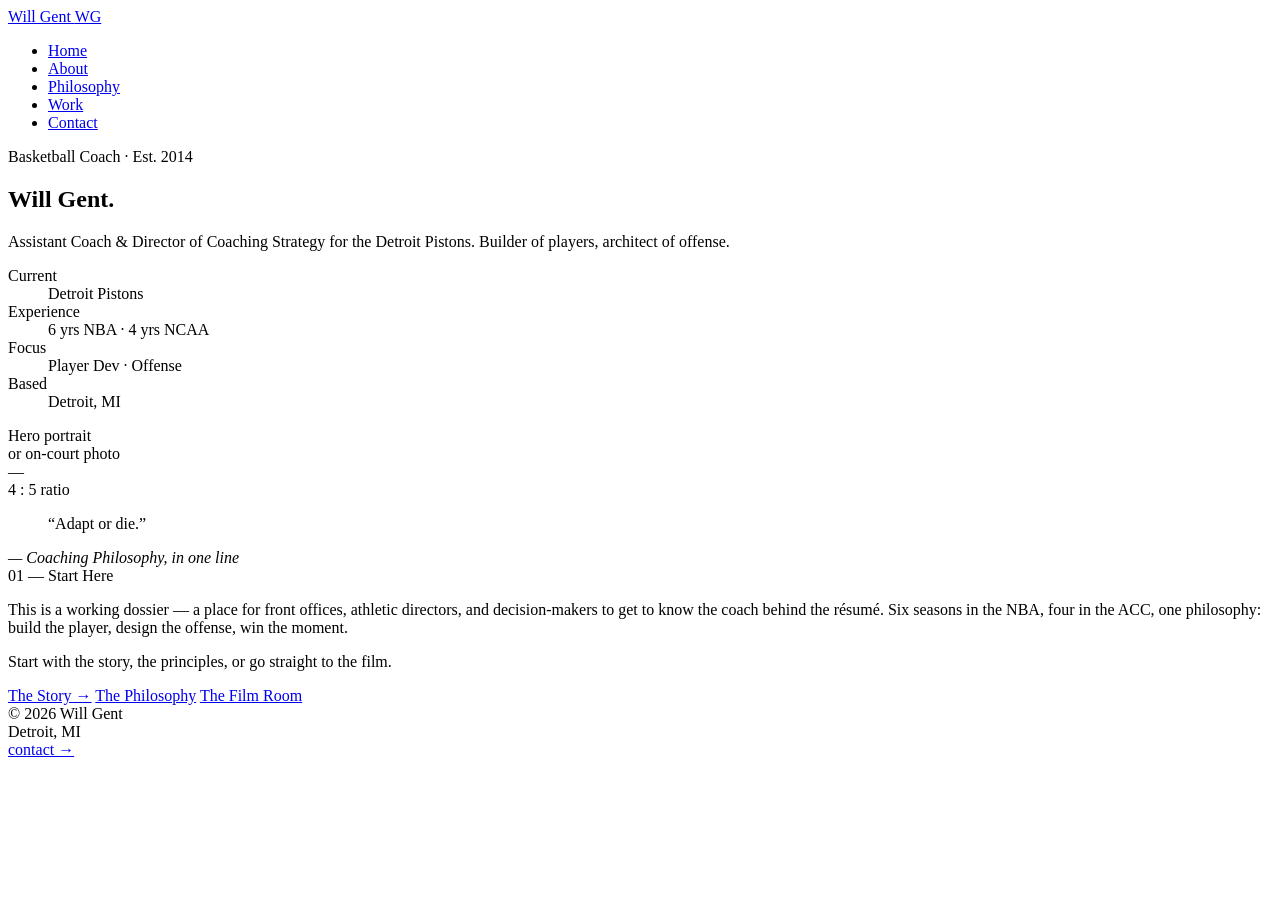
==== index.html @ e7704feb "Create index.html" ====
<!DOCTYPE html>
<html lang="en">
<head>
  <meta charset="UTF-8" />
  <meta name="viewport" content="width=device-width, initial-scale=1.0" />
  <title>Will Gent — Basketball Coach</title>
  <meta name="description" content="Will Gent. Assistant Coach & Director of Coaching Strategy, Detroit Pistons. A basketball mind built around player development and offensive design." />
  <link rel="stylesheet" href="css/style.css" />
</head>
<body>

  <header class="site-header">
    <nav class="nav" aria-label="Primary">
      <a class="brand" href="index.html">
        <span>Will Gent</span>
        <span class="brand-mark">WG</span>
      </a>
      <ul class="nav-links">
        <li><a href="index.html" class="is-active">Home</a></li>
        <li><a href="about.html">About</a></li>
        <li><a href="philosophy.html">Philosophy</a></li>
        <li><a href="work.html">Work</a></li>
        <li><a href="contact.html">Contact</a></li>
      </ul>
    </nav>
  </header>

  <main>

    <!-- HERO -->
    <section class="hero">
      <div class="container">
        <div class="hero-grid">

          <div class="hero-text">
            <p class="eyebrow rise delay-1">Basketball Coach · Est. 2014</p>

            <h1 class="rise delay-2">
              Will <span class="accent">Gent.</span>
            </h1>

            <p class="lede rise delay-3">
              Assistant Coach & Director of Coaching Strategy
              for the Detroit Pistons. Builder of players,
              architect of offense.
            </p>

            <dl class="hero-meta rise delay-4">
              <div>
                <dt>Current</dt>
                <dd>Detroit Pistons</dd>
              </div>
              <div>
                <dt>Experience</dt>
                <dd>6 yrs NBA · 4 yrs NCAA</dd>
              </div>
              <div>
                <dt>Focus</dt>
                <dd>Player Dev · Offense</dd>
              </div>
              <div>
                <dt>Based</dt>
                <dd>Detroit, MI</dd>
              </div>
            </dl>
          </div>

          <div class="hero-photo rise delay-3">
            <div class="photo-placeholder">
              <span>Hero portrait<br/>or on-court photo<br/>—<br/>4 : 5 ratio</span>
            </div>
          </div>

        </div>
      </div>
    </section>

    <!-- PHILOSOPHY PULL QUOTE -->
    <section class="pull-quote">
      <div class="container">
        <blockquote>
          “<span class="mark">Adapt</span>
          or die.”
        </blockquote>
        <cite>— Coaching Philosophy, in one line</cite>
      </div>
    </section>

    <!-- CTA / What's here -->
    <section class="section">
      <div class="container">
        <div class="two-col">
          <div class="col-label">01 — Start Here</div>
          <div class="col-body">
            <p>
              This is a working dossier — a place for front offices,
              athletic directors, and decision-makers to get to know
              the coach behind the résumé. Six seasons in the NBA,
              four in the ACC, one philosophy: build the player,
              design the offense, win the moment.
            </p>
            <p>
              Start with the story, the principles, or go straight
              to the film.
            </p>

            <div class="cta-row">
              <a href="about.html" class="btn primary">The Story →</a>
              <a href="philosophy.html" class="btn">The Philosophy</a>
              <a href="work.html" class="btn">The Film Room</a>
            </div>
          </div>
        </div>
      </div>
    </section>

  </main>

  <footer class="site-footer">
    <div class="inner">
      <div>© 2026 Will Gent</div>
      <div>Detroit, MI</div>
      <div><a href="contact.html">contact →</a></div>
    </div>
  </footer>

</body>
</html>
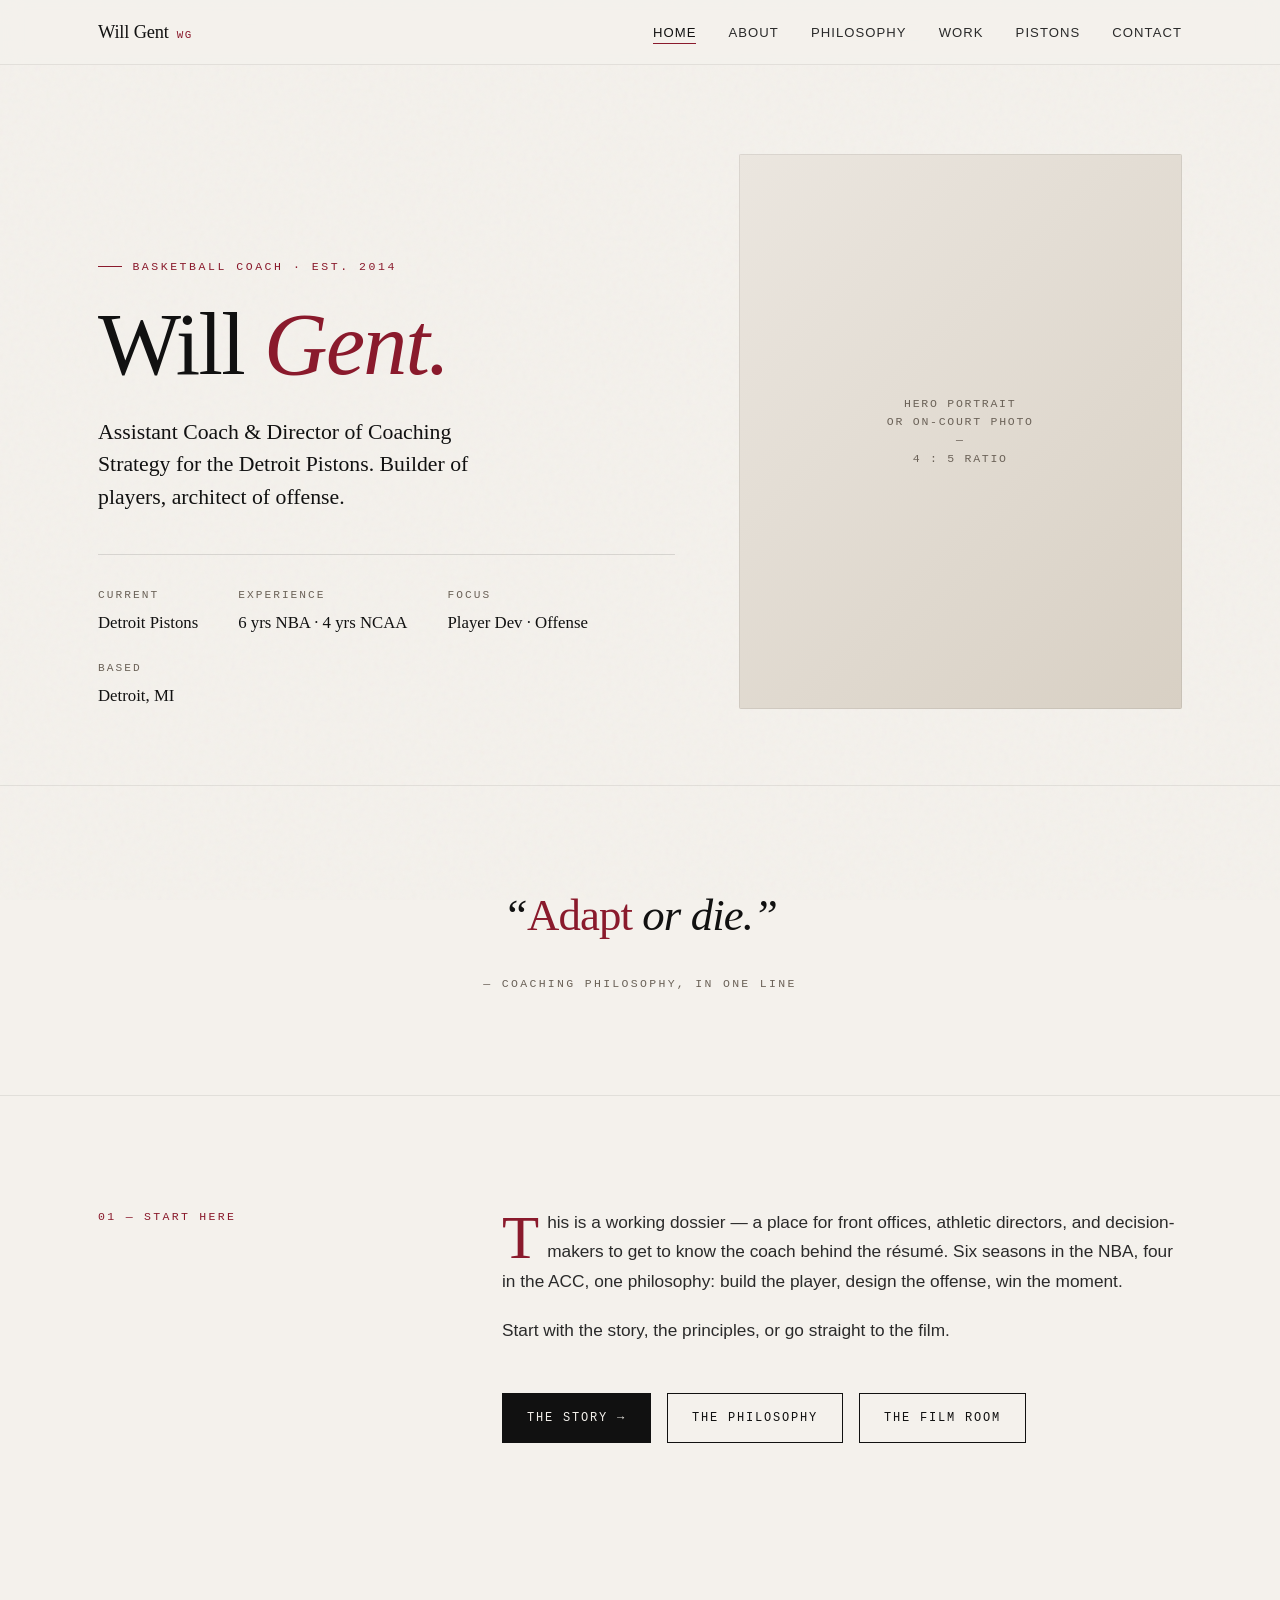
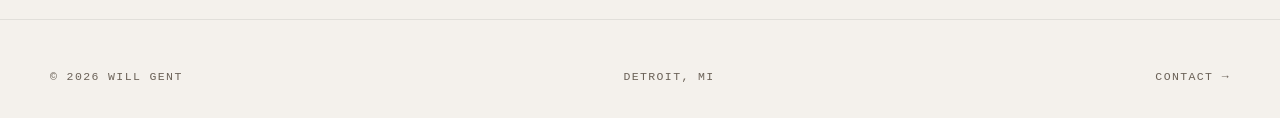
==== commit fc69afd7: "Add Pistons link to nav across all pages" ====
--- a/index.html
+++ b/index.html
@@ -20,6 +20,7 @@
         <li><a href="about.html">About</a></li>
         <li><a href="philosophy.html">Philosophy</a></li>
         <li><a href="work.html">Work</a></li>
+        <li><a href="pistons.html">Pistons</a></li>
         <li><a href="contact.html">Contact</a></li>
       </ul>
     </nav>
--- a/css/style.css
+++ b/css/style.css
@@ -0,0 +1,635 @@
+/* ============================================
+   Will Gent — Personal Site
+   Editorial minimal. Restraint over volume.
+   ============================================ */
+
+:root {
+  --ink:        #111111;
+  --ink-soft:   #2a2a2a;
+  --paper:      #f4f1ec;
+  --paper-warm: #ebe6df;
+  --rule:       #1a1a1a;
+  --muted:      #6b6258;
+  --accent:     #8a1a2c;     /* deep, restrained crimson */
+  --accent-ink: #5e0f1d;
+
+  --serif:  "Fraunces", "Iowan Old Style", "Apple Garamond", Georgia, serif;
+  --sans:   "Inter Tight", "Helvetica Neue", Arial, sans-serif;
+  --mono:   "JetBrains Mono", ui-monospace, "SF Mono", monospace;
+
+  --max:    1180px;
+  --gutter: clamp(1.25rem, 4vw, 3rem);
+}
+
+@import url('https://fonts.googleapis.com/css2?family=Fraunces:opsz,wght@9..144,300;9..144,400;9..144,500;9..144,600;9..144,700&family=Inter+Tight:wght@300;400;500;600&family=JetBrains+Mono:wght@400;500&display=swap');
+
+* { box-sizing: border-box; margin: 0; padding: 0; }
+
+html { scroll-behavior: smooth; }
+
+body {
+  background: var(--paper);
+  color: var(--ink);
+  font-family: var(--sans);
+  font-size: 17px;
+  line-height: 1.55;
+  -webkit-font-smoothing: antialiased;
+  text-rendering: optimizeLegibility;
+  font-feature-settings: "ss01", "ss02";
+}
+
+/* Subtle paper grain */
+body::before {
+  content: "";
+  position: fixed;
+  inset: 0;
+  pointer-events: none;
+  z-index: 1;
+  opacity: 0.035;
+  background-image: url("data:image/svg+xml,%3Csvg viewBox='0 0 200 200' xmlns='http://www.w3.org/2000/svg'%3E%3Cfilter id='n'%3E%3CfeTurbulence type='fractalNoise' baseFrequency='0.85' numOctaves='3'/%3E%3C/filter%3E%3Crect width='100%25' height='100%25' filter='url(%23n)'/%3E%3C/svg%3E");
+}
+
+a {
+  color: inherit;
+  text-decoration: none;
+  border-bottom: 1px solid currentColor;
+  transition: color .25s ease, border-color .25s ease;
+}
+a:hover { color: var(--accent); border-color: var(--accent); }
+
+img { max-width: 100%; display: block; }
+
+/* ============================================
+   Header / Navigation
+   ============================================ */
+.site-header {
+  position: sticky;
+  top: 0;
+  z-index: 50;
+  background: rgba(244, 241, 236, 0.92);
+  backdrop-filter: saturate(140%) blur(10px);
+  -webkit-backdrop-filter: saturate(140%) blur(10px);
+  border-bottom: 1px solid rgba(17,17,17,0.08);
+}
+
+.nav {
+  max-width: var(--max);
+  margin: 0 auto;
+  padding: 1.1rem var(--gutter);
+  display: flex;
+  align-items: center;
+  justify-content: space-between;
+  gap: 2rem;
+}
+
+.brand {
+  font-family: var(--serif);
+  font-weight: 500;
+  font-size: 1.15rem;
+  letter-spacing: -0.01em;
+  border: none;
+  display: flex;
+  align-items: baseline;
+  gap: .5rem;
+}
+.brand .brand-mark {
+  font-family: var(--mono);
+  font-size: .68rem;
+  color: var(--accent);
+  letter-spacing: .15em;
+  text-transform: uppercase;
+  font-weight: 500;
+}
+
+.nav-links {
+  display: flex;
+  gap: 2rem;
+  list-style: none;
+}
+.nav-links a {
+  border: none;
+  font-size: .82rem;
+  letter-spacing: .08em;
+  text-transform: uppercase;
+  color: var(--ink-soft);
+  font-weight: 500;
+  position: relative;
+  padding-bottom: 4px;
+}
+.nav-links a::after {
+  content: "";
+  position: absolute;
+  left: 0;
+  right: 0;
+  bottom: 0;
+  height: 1px;
+  background: var(--accent);
+  transform: scaleX(0);
+  transform-origin: left;
+  transition: transform .35s cubic-bezier(.2,.7,.2,1);
+}
+.nav-links a:hover,
+.nav-links a.is-active { color: var(--ink); }
+.nav-links a:hover::after,
+.nav-links a.is-active::after { transform: scaleX(1); }
+
+/* ============================================
+   Layout primitives
+   ============================================ */
+main { position: relative; z-index: 2; }
+
+.container {
+  max-width: var(--max);
+  margin: 0 auto;
+  padding: 0 var(--gutter);
+}
+
+.section { padding: clamp(4rem, 9vw, 7rem) 0; }
+.section + .section { border-top: 1px solid rgba(17,17,17,0.08); }
+
+.eyebrow {
+  font-family: var(--mono);
+  font-size: .72rem;
+  letter-spacing: .22em;
+  text-transform: uppercase;
+  color: var(--accent);
+  font-weight: 500;
+  display: inline-flex;
+  align-items: center;
+  gap: .65rem;
+  margin-bottom: 1.5rem;
+}
+.eyebrow::before {
+  content: "";
+  width: 24px;
+  height: 1px;
+  background: var(--accent);
+}
+
+h1, h2, h3, h4 {
+  font-family: var(--serif);
+  font-weight: 400;
+  letter-spacing: -0.02em;
+  line-height: 1.05;
+  color: var(--ink);
+}
+
+h1 { font-size: clamp(2.75rem, 7vw, 5.5rem); }
+h2 { font-size: clamp(2rem, 4.2vw, 3.2rem); margin-bottom: 1.5rem; }
+h3 { font-size: clamp(1.35rem, 2vw, 1.6rem); margin-bottom: .5rem; font-weight: 500; }
+
+p { color: var(--ink-soft); }
+.lede {
+  font-family: var(--serif);
+  font-size: clamp(1.2rem, 1.7vw, 1.45rem);
+  line-height: 1.5;
+  color: var(--ink);
+  font-weight: 300;
+  max-width: 38ch;
+}
+
+/* ============================================
+   Home / Hero
+   ============================================ */
+.hero {
+  padding: clamp(3rem, 7vw, 6rem) 0 clamp(3rem, 6vw, 5rem);
+}
+.hero-grid {
+  display: grid;
+  grid-template-columns: 1.3fr 1fr;
+  gap: clamp(2rem, 5vw, 5rem);
+  align-items: end;
+}
+.hero-text h1 {
+  margin-bottom: 1.5rem;
+}
+.hero-text h1 .accent {
+  color: var(--accent);
+  font-style: italic;
+  font-weight: 300;
+}
+.hero-meta {
+  display: flex;
+  flex-wrap: wrap;
+  gap: 1.5rem 2.5rem;
+  margin-top: 2.5rem;
+  padding-top: 2rem;
+  border-top: 1px solid rgba(17,17,17,0.12);
+}
+.hero-meta dt {
+  font-family: var(--mono);
+  font-size: .7rem;
+  letter-spacing: .18em;
+  text-transform: uppercase;
+  color: var(--muted);
+  margin-bottom: .35rem;
+}
+.hero-meta dd {
+  font-family: var(--serif);
+  font-size: 1.05rem;
+  color: var(--ink);
+}
+
+.hero-photo {
+  position: relative;
+  aspect-ratio: 4 / 5;
+  background: var(--paper-warm);
+  overflow: hidden;
+  border-radius: 2px;
+}
+.hero-photo .photo-placeholder {
+  position: absolute;
+  inset: 0;
+  display: grid;
+  place-items: center;
+  background:
+    linear-gradient(135deg, var(--paper-warm) 0%, #d8d0c4 100%);
+}
+.hero-photo .photo-placeholder span {
+  font-family: var(--mono);
+  font-size: .72rem;
+  letter-spacing: .15em;
+  text-transform: uppercase;
+  color: var(--muted);
+  text-align: center;
+  padding: 1rem;
+  line-height: 1.6;
+}
+.hero-photo::after {
+  content: "";
+  position: absolute;
+  inset: 0;
+  box-shadow: inset 0 0 0 1px rgba(17,17,17,0.08);
+  pointer-events: none;
+}
+
+/* Pull-quote / philosophy preview */
+.pull-quote {
+  padding: clamp(4rem, 8vw, 7rem) 0;
+  text-align: center;
+  border-top: 1px solid rgba(17,17,17,0.08);
+  border-bottom: 1px solid rgba(17,17,17,0.08);
+}
+.pull-quote blockquote {
+  font-family: var(--serif);
+  font-size: clamp(1.8rem, 3.5vw, 2.8rem);
+  font-weight: 300;
+  font-style: italic;
+  line-height: 1.2;
+  letter-spacing: -0.02em;
+  max-width: 22ch;
+  margin: 0 auto;
+  color: var(--ink);
+}
+.pull-quote blockquote .mark {
+  color: var(--accent);
+  font-style: normal;
+  font-weight: 500;
+}
+.pull-quote cite {
+  display: block;
+  margin-top: 2rem;
+  font-family: var(--mono);
+  font-size: .72rem;
+  letter-spacing: .2em;
+  text-transform: uppercase;
+  font-style: normal;
+  color: var(--muted);
+}
+
+/* ============================================
+   About page
+   ============================================ */
+.page-header {
+  padding: clamp(4rem, 8vw, 7rem) 0 clamp(2rem, 4vw, 3rem);
+}
+.page-header h1 {
+  font-size: clamp(2.5rem, 6vw, 4.5rem);
+  margin-bottom: 1rem;
+}
+.page-header .subtitle {
+  font-family: var(--serif);
+  font-size: clamp(1.1rem, 1.5vw, 1.3rem);
+  color: var(--muted);
+  font-weight: 300;
+  font-style: italic;
+}
+
+.two-col {
+  display: grid;
+  grid-template-columns: 1fr 2fr;
+  gap: clamp(2rem, 5vw, 5rem);
+  align-items: start;
+}
+.two-col .col-label {
+  font-family: var(--mono);
+  font-size: .72rem;
+  letter-spacing: .2em;
+  text-transform: uppercase;
+  color: var(--accent);
+  position: sticky;
+  top: 6rem;
+}
+.two-col .col-body p {
+  font-size: 1.08rem;
+  line-height: 1.7;
+  margin-bottom: 1.25rem;
+  color: var(--ink-soft);
+}
+.two-col .col-body p:first-child::first-letter {
+  font-family: var(--serif);
+  font-size: 3.8rem;
+  float: left;
+  line-height: .85;
+  padding: .25rem .5rem 0 0;
+  color: var(--accent);
+  font-weight: 500;
+}
+
+/* Career timeline */
+.timeline {
+  list-style: none;
+  margin-top: 2rem;
+}
+.timeline li {
+  display: grid;
+  grid-template-columns: 110px 1fr;
+  gap: 2rem;
+  padding: 1.5rem 0;
+  border-top: 1px solid rgba(17,17,17,0.1);
+  align-items: baseline;
+}
+.timeline li:last-child { border-bottom: 1px solid rgba(17,17,17,0.1); }
+.timeline .year {
+  font-family: var(--mono);
+  font-size: .85rem;
+  color: var(--muted);
+  letter-spacing: .05em;
+}
+.timeline .role {
+  font-family: var(--serif);
+  font-size: 1.15rem;
+  color: var(--ink);
+}
+.timeline .org {
+  display: block;
+  margin-top: .25rem;
+  font-size: .92rem;
+  color: var(--muted);
+}
+
+/* Accolades strip */
+.accolades {
+  display: grid;
+  grid-template-columns: repeat(4, 1fr);
+  gap: 1px;
+  background: rgba(17,17,17,0.1);
+  margin: 3rem 0;
+  border: 1px solid rgba(17,17,17,0.1);
+}
+.accolades .item {
+  background: var(--paper);
+  padding: 2rem 1.5rem;
+  text-align: center;
+}
+.accolades .num {
+  font-family: var(--serif);
+  font-size: clamp(2.5rem, 4vw, 3.5rem);
+  font-weight: 400;
+  color: var(--accent);
+  line-height: 1;
+  display: block;
+}
+.accolades .label {
+  font-family: var(--mono);
+  font-size: .68rem;
+  letter-spacing: .15em;
+  text-transform: uppercase;
+  color: var(--muted);
+  margin-top: .75rem;
+  display: block;
+  line-height: 1.5;
+}
+
+/* ============================================
+   Philosophy page
+   ============================================ */
+.philosophy-statement {
+  padding: clamp(4rem, 8vw, 8rem) 0;
+  text-align: left;
+  max-width: 24ch;
+}
+.philosophy-statement .big {
+  font-family: var(--serif);
+  font-size: clamp(3rem, 8vw, 6rem);
+  font-weight: 300;
+  line-height: 1;
+  letter-spacing: -0.03em;
+  font-style: italic;
+}
+.philosophy-statement .big .em {
+  color: var(--accent);
+  font-style: normal;
+  font-weight: 500;
+}
+
+.tenets {
+  display: grid;
+  grid-template-columns: repeat(2, 1fr);
+  gap: 3rem 4rem;
+  margin-top: 3rem;
+}
+.tenet .num {
+  font-family: var(--mono);
+  font-size: .75rem;
+  letter-spacing: .15em;
+  color: var(--accent);
+  display: block;
+  margin-bottom: .75rem;
+}
+.tenet h3 {
+  font-size: 1.5rem;
+  margin-bottom: .75rem;
+  font-weight: 500;
+}
+.tenet p {
+  line-height: 1.65;
+}
+
+/* ============================================
+   Work page
+   ============================================ */
+.work-grid {
+  display: grid;
+  gap: 1px;
+  background: rgba(17,17,17,0.1);
+  border: 1px solid rgba(17,17,17,0.1);
+  margin-top: 2rem;
+}
+.work-item {
+  background: var(--paper);
+  padding: clamp(1.75rem, 3vw, 2.5rem);
+  display: grid;
+  grid-template-columns: 1fr auto;
+  gap: 2rem;
+  align-items: center;
+  transition: background .25s ease;
+}
+.work-item:hover { background: var(--paper-warm); }
+.work-item .meta {
+  font-family: var(--mono);
+  font-size: .7rem;
+  letter-spacing: .18em;
+  text-transform: uppercase;
+  color: var(--accent);
+  margin-bottom: .65rem;
+}
+.work-item h3 {
+  font-size: 1.4rem;
+  font-weight: 500;
+  margin-bottom: .5rem;
+}
+.work-item p {
+  font-size: .98rem;
+  max-width: 60ch;
+}
+.work-item .arrow {
+  font-family: var(--serif);
+  font-size: 1.5rem;
+  color: var(--ink);
+  transition: transform .3s ease, color .3s ease;
+}
+.work-item:hover .arrow {
+  transform: translateX(6px);
+  color: var(--accent);
+}
+
+.cta-row {
+  display: flex;
+  flex-wrap: wrap;
+  gap: 1rem;
+  margin-top: 3rem;
+}
+.btn {
+  display: inline-flex;
+  align-items: center;
+  gap: .65rem;
+  padding: .9rem 1.5rem;
+  border: 1px solid var(--ink);
+  font-family: var(--mono);
+  font-size: .75rem;
+  letter-spacing: .15em;
+  text-transform: uppercase;
+  font-weight: 500;
+  color: var(--ink);
+  background: transparent;
+  transition: all .25s ease;
+  cursor: pointer;
+}
+.btn:hover {
+  background: var(--ink);
+  color: var(--paper);
+  border-color: var(--ink);
+}
+.btn.primary {
+  background: var(--ink);
+  color: var(--paper);
+}
+.btn.primary:hover {
+  background: var(--accent);
+  border-color: var(--accent);
+}
+
+/* ============================================
+   Contact page
+   ============================================ */
+.contact-grid {
+  display: grid;
+  grid-template-columns: 1fr 1fr;
+  gap: clamp(2rem, 5vw, 5rem);
+  align-items: start;
+  margin-top: 2rem;
+}
+.contact-info dl {
+  display: grid;
+  gap: 2rem;
+}
+.contact-info dt {
+  font-family: var(--mono);
+  font-size: .72rem;
+  letter-spacing: .2em;
+  text-transform: uppercase;
+  color: var(--muted);
+  margin-bottom: .4rem;
+}
+.contact-info dd {
+  font-family: var(--serif);
+  font-size: 1.3rem;
+}
+.contact-info dd a {
+  border-bottom: 1px solid rgba(17,17,17,0.2);
+  padding-bottom: 2px;
+}
+
+/* ============================================
+   Footer
+   ============================================ */
+.site-footer {
+  position: relative;
+  z-index: 2;
+  padding: 3rem var(--gutter) 2rem;
+  border-top: 1px solid rgba(17,17,17,0.08);
+  margin-top: 4rem;
+}
+.site-footer .inner {
+  max-width: var(--max);
+  margin: 0 auto;
+  display: flex;
+  justify-content: space-between;
+  align-items: baseline;
+  gap: 2rem;
+  flex-wrap: wrap;
+  font-family: var(--mono);
+  font-size: .72rem;
+  letter-spacing: .12em;
+  text-transform: uppercase;
+  color: var(--muted);
+}
+.site-footer a { border: none; }
+.site-footer a:hover { color: var(--accent); }
+
+/* ============================================
+   Animations
+   ============================================ */
+@keyframes rise {
+  from { opacity: 0; transform: translateY(20px); }
+  to   { opacity: 1; transform: translateY(0); }
+}
+.rise   { animation: rise .9s cubic-bezier(.2,.7,.2,1) both; }
+.delay-1 { animation-delay: .08s; }
+.delay-2 { animation-delay: .18s; }
+.delay-3 { animation-delay: .28s; }
+.delay-4 { animation-delay: .38s; }
+.delay-5 { animation-delay: .48s; }
+
+/* ============================================
+   Responsive
+   ============================================ */
+@media (max-width: 820px) {
+  .hero-grid,
+  .two-col,
+  .contact-grid { grid-template-columns: 1fr; }
+  .tenets { grid-template-columns: 1fr; gap: 2.5rem; }
+  .accolades { grid-template-columns: repeat(2, 1fr); }
+  .nav-links { gap: 1.1rem; }
+  .nav-links a { font-size: .72rem; letter-spacing: .06em; }
+  .two-col .col-label { position: static; margin-bottom: 1.5rem; }
+  .work-item { grid-template-columns: 1fr; gap: 1rem; }
+  .work-item .arrow { justify-self: start; }
+  .timeline li { grid-template-columns: 1fr; gap: .5rem; }
+}
+
+@media (max-width: 500px) {
+  .accolades { grid-template-columns: 1fr; }
+  .brand .brand-mark { display: none; }
+}
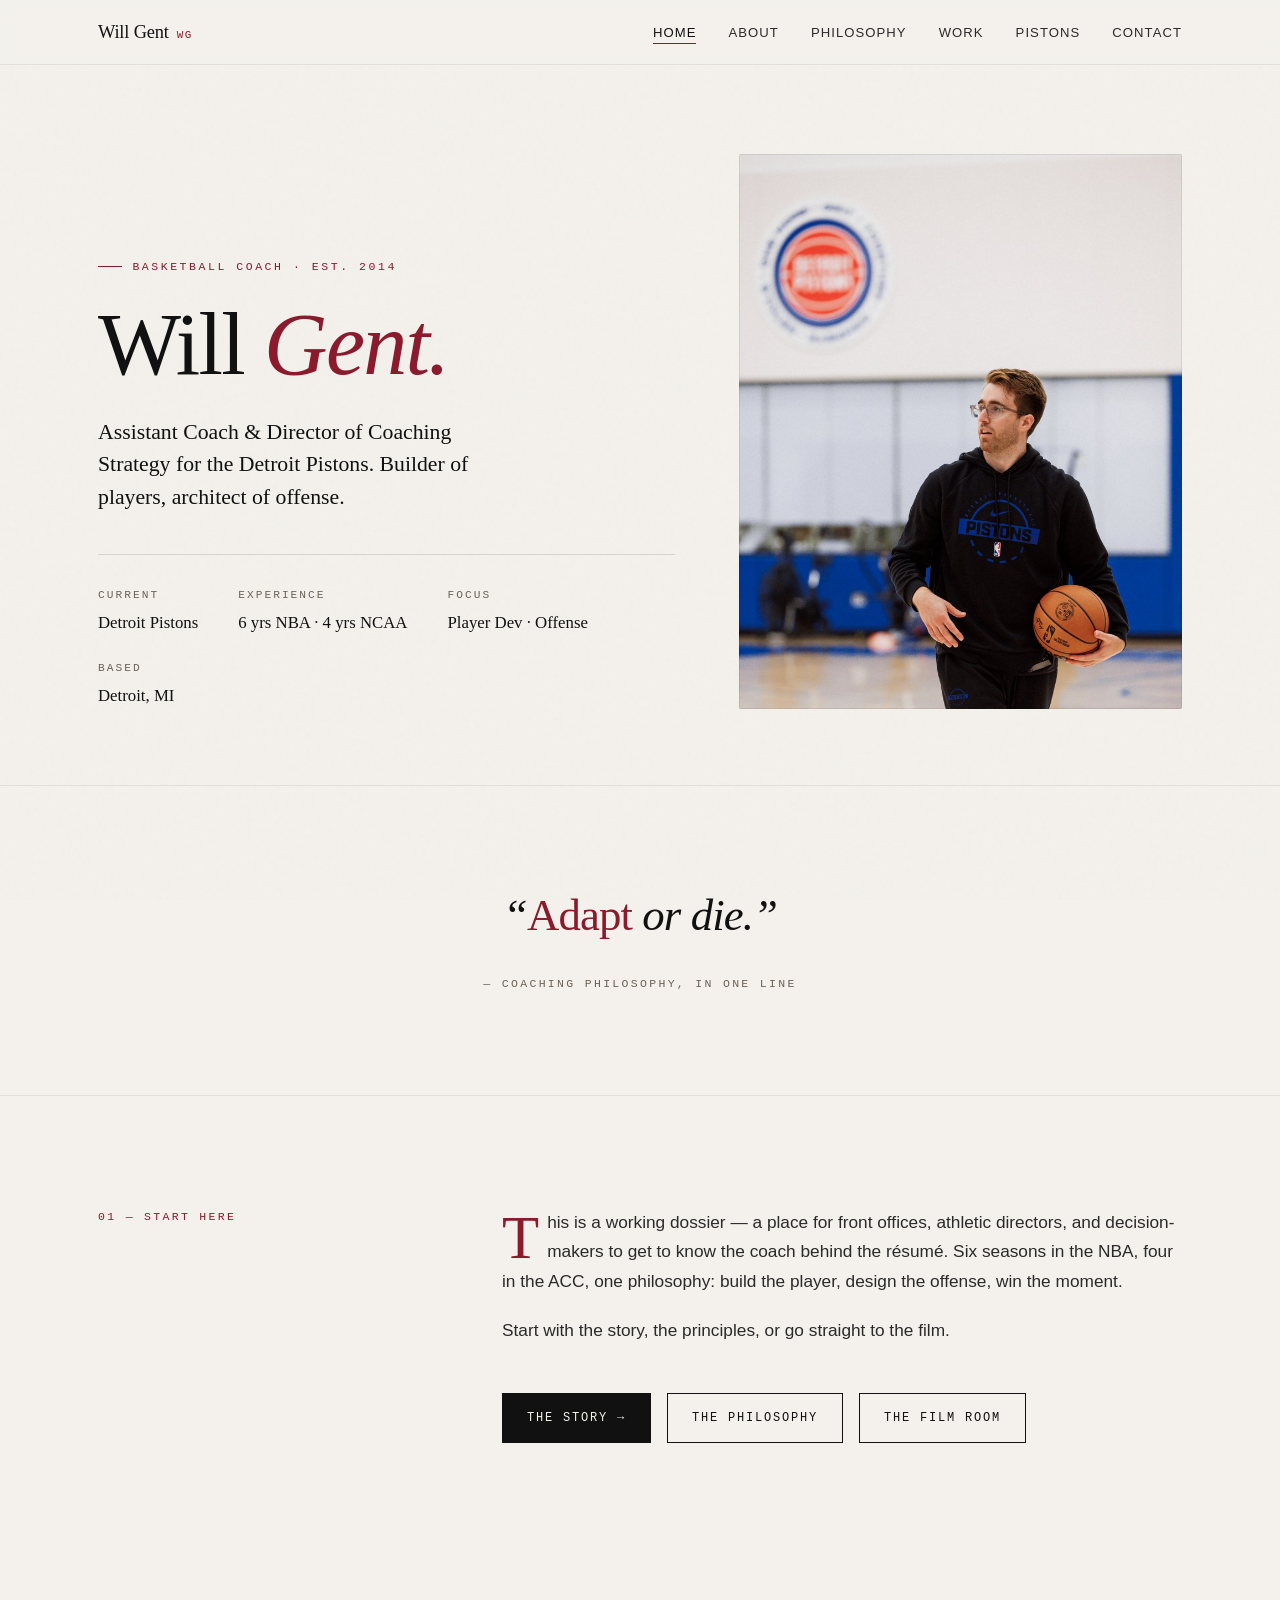
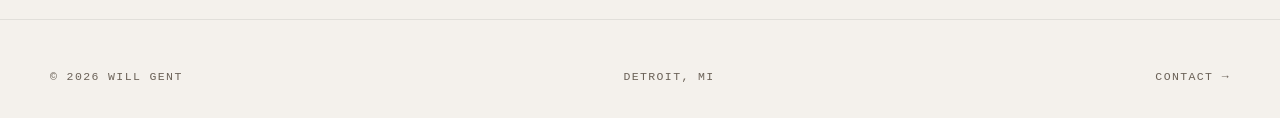
==== commit 7b038457: "Add hero photo and Pistons nav link" ====
--- a/index.html
+++ b/index.html
@@ -67,9 +67,13 @@
           </div>
 
           <div class="hero-photo rise delay-3">
-            <div class="photo-placeholder">
-              <span>Hero portrait<br/>or on-court photo<br/>—<br/>4 : 5 ratio</span>
-            </div>
+            <img
+              src="assets/hero-will-gent.jpg"
+              srcset="assets/hero-will-gent.jpg 1x, assets/hero-will-gent@2x.jpg 2x"
+              alt="Will Gent on the Detroit Pistons practice court, holding a basketball, with the Pistons logo behind him."
+              width="800"
+              height="1000"
+            />
           </div>
 
         </div>
--- a/css/style.css
+++ b/css/style.css
@@ -236,6 +236,15 @@
   background: var(--paper-warm);
   overflow: hidden;
   border-radius: 2px;
+}
+.hero-photo img {
+  position: absolute;
+  inset: 0;
+  width: 100%;
+  height: 100%;
+  object-fit: cover;
+  object-position: center top;
+  display: block;
 }
 .hero-photo .photo-placeholder {
   position: absolute;
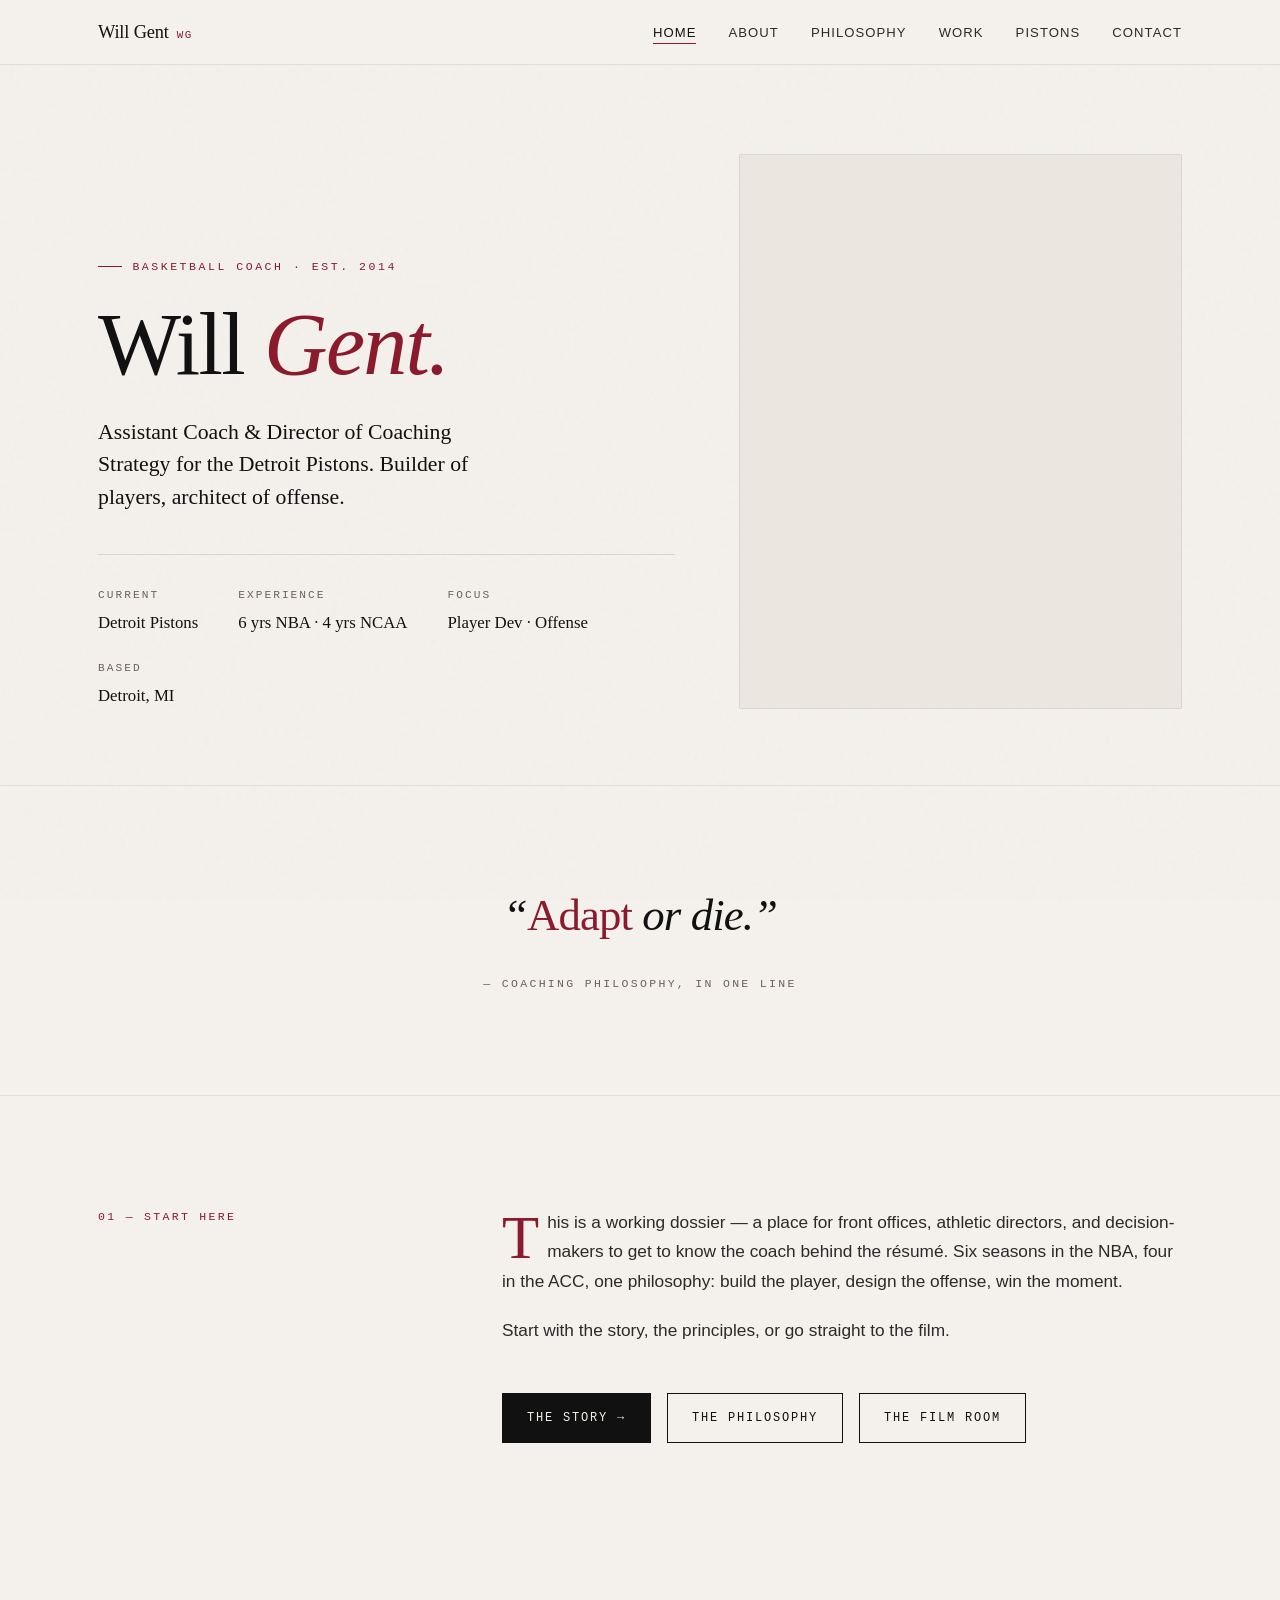
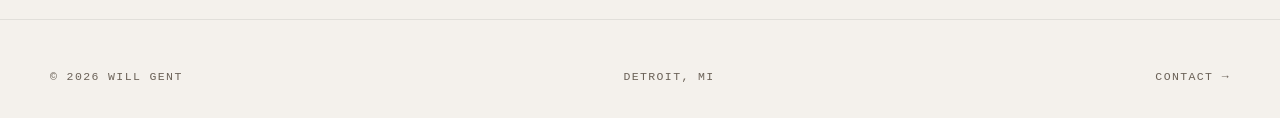
==== commit 0e9b8d35: "Convert hero to crossfade slideshow with 4 photos" ====
--- a/index.html
+++ b/index.html
@@ -66,14 +66,27 @@
             </dl>
           </div>
 
-          <div class="hero-photo rise delay-3">
-            <img
-              src="assets/hero-will-gent.jpg"
-              srcset="assets/hero-will-gent.jpg 1x, assets/hero-will-gent@2x.jpg 2x"
-              alt="Will Gent on the Detroit Pistons practice court, holding a basketball, with the Pistons logo behind him."
-              width="800"
-              height="1000"
-            />
+          <div class="hero-photo rise delay-3" aria-label="Photo slideshow of Will Gent coaching">
+            <img class="hero-slide"
+              src="assets/hero-1-court.jpg"
+              srcset="assets/hero-1-court.jpg 1x, assets/hero-1-court@2x.jpg 2x"
+              alt="Will Gent on the Detroit Pistons practice court, holding a basketball, Pistons logo behind him."
+              width="800" height="1000" />
+            <img class="hero-slide"
+              src="assets/hero-2-teaching.jpg"
+              srcset="assets/hero-2-teaching.jpg 1x, assets/hero-2-teaching@2x.jpg 2x"
+              alt="Will Gent coaching a Pistons player wearing number 55 during practice."
+              width="800" height="1000" loading="lazy" />
+            <img class="hero-slide"
+              src="assets/hero-3-playoffs.jpg"
+              srcset="assets/hero-3-playoffs.jpg 1x, assets/hero-3-playoffs@2x.jpg 2x"
+              alt="Will Gent on the bench during an NBA Playoffs game with Pistons player number 9."
+              width="800" height="1000" loading="lazy" />
+            <img class="hero-slide"
+              src="assets/hero-4-embrace.jpg"
+              srcset="assets/hero-4-embrace.jpg 1x, assets/hero-4-embrace@2x.jpg 2x"
+              alt="Will Gent embracing Tyrese Maxey on the court after a game."
+              width="800" height="1000" loading="lazy" />
           </div>
 
         </div>
--- a/css/style.css
+++ b/css/style.css
@@ -245,6 +245,29 @@
   object-fit: cover;
   object-position: center top;
   display: block;
+}
+
+/* Hero slideshow — 4 slides, crossfade, 20s cycle (5s per slide) */
+.hero-slide {
+  opacity: 0;
+  animation: heroFade 20s infinite ease-in-out;
+}
+.hero-slide:nth-child(1) { animation-delay: -1s; }
+.hero-slide:nth-child(2) { animation-delay:  4s; }
+.hero-slide:nth-child(3) { animation-delay:  9s; }
+.hero-slide:nth-child(4) { animation-delay: 14s; }
+
+@keyframes heroFade {
+  0%   { opacity: 0; }
+  5%   { opacity: 1; }
+  25%  { opacity: 1; }
+  30%  { opacity: 0; }
+  100% { opacity: 0; }
+}
+
+@media (prefers-reduced-motion: reduce) {
+  .hero-slide { animation: none; opacity: 0; }
+  .hero-slide:nth-child(1) { opacity: 1; }
 }
 .hero-photo .photo-placeholder {
   position: absolute;
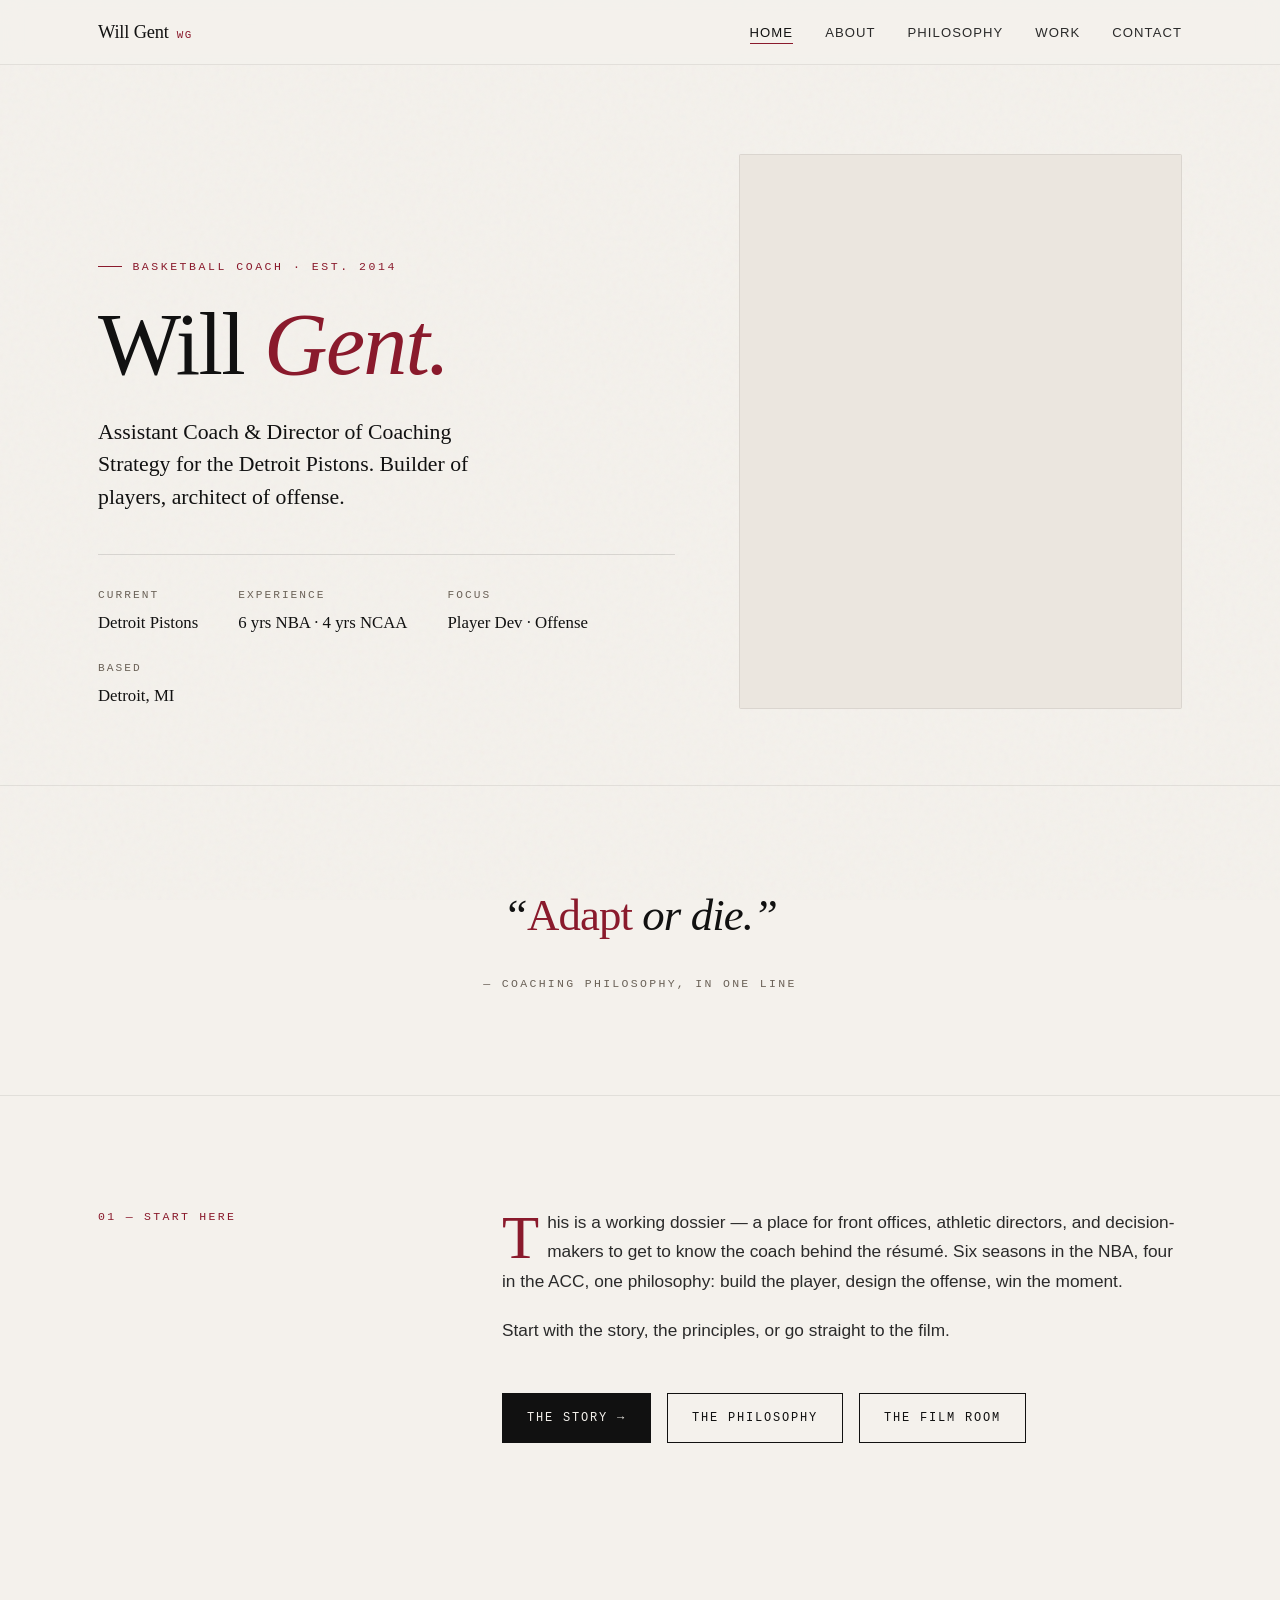
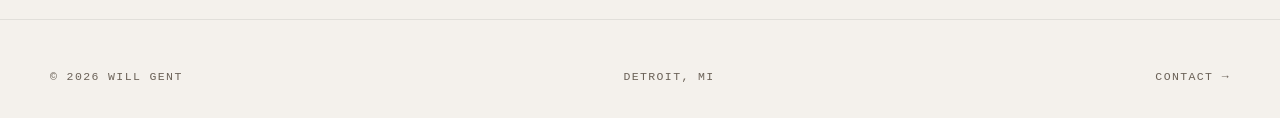
==== commit 68884848: "Remove Pistons placeholder page and nav link" ====
--- a/index.html
+++ b/index.html
@@ -20,7 +20,6 @@
         <li><a href="about.html">About</a></li>
         <li><a href="philosophy.html">Philosophy</a></li>
         <li><a href="work.html">Work</a></li>
-        <li><a href="pistons.html">Pistons</a></li>
         <li><a href="contact.html">Contact</a></li>
       </ul>
     </nav>
@@ -73,9 +72,19 @@
               alt="Will Gent on the Detroit Pistons practice court, holding a basketball, Pistons logo behind him."
               width="800" height="1000" />
             <img class="hero-slide"
+              src="assets/hero-5-watching.jpg"
+              srcset="assets/hero-5-watching.jpg 1x, assets/hero-5-watching@2x.jpg 2x"
+              alt="Will Gent standing on the Pistons practice court, arms crossed, watching practice."
+              width="800" height="1000" loading="lazy" />
+            <img class="hero-slide"
               src="assets/hero-2-teaching.jpg"
               srcset="assets/hero-2-teaching.jpg 1x, assets/hero-2-teaching@2x.jpg 2x"
               alt="Will Gent coaching a Pistons player wearing number 55 during practice."
+              width="800" height="1000" loading="lazy" />
+            <img class="hero-slide"
+              src="assets/hero-6-huddle.jpg"
+              srcset="assets/hero-6-huddle.jpg 1x, assets/hero-6-huddle@2x.jpg 2x"
+              alt="Will Gent in a locker room huddle with players, arms raised in pregame energy."
               width="800" height="1000" loading="lazy" />
             <img class="hero-slide"
               src="assets/hero-3-playoffs.jpg"
--- a/css/style.css
+++ b/css/style.css
@@ -247,22 +247,24 @@
   display: block;
 }
 
-/* Hero slideshow — 4 slides, crossfade, 20s cycle (5s per slide) */
+/* Hero slideshow — 6 slides, crossfade, 30s cycle (5s per slide) */
 .hero-slide {
   opacity: 0;
-  animation: heroFade 20s infinite ease-in-out;
+  animation: heroFade 30s infinite ease-in-out;
 }
 .hero-slide:nth-child(1) { animation-delay: -1s; }
 .hero-slide:nth-child(2) { animation-delay:  4s; }
 .hero-slide:nth-child(3) { animation-delay:  9s; }
 .hero-slide:nth-child(4) { animation-delay: 14s; }
+.hero-slide:nth-child(5) { animation-delay: 19s; }
+.hero-slide:nth-child(6) { animation-delay: 24s; }
 
 @keyframes heroFade {
-  0%   { opacity: 0; }
-  5%   { opacity: 1; }
-  25%  { opacity: 1; }
-  30%  { opacity: 0; }
-  100% { opacity: 0; }
+  0%      { opacity: 0; }
+  3.33%   { opacity: 1; }
+  16.67%  { opacity: 1; }
+  20%     { opacity: 0; }
+  100%    { opacity: 0; }
 }
 
 @media (prefers-reduced-motion: reduce) {
